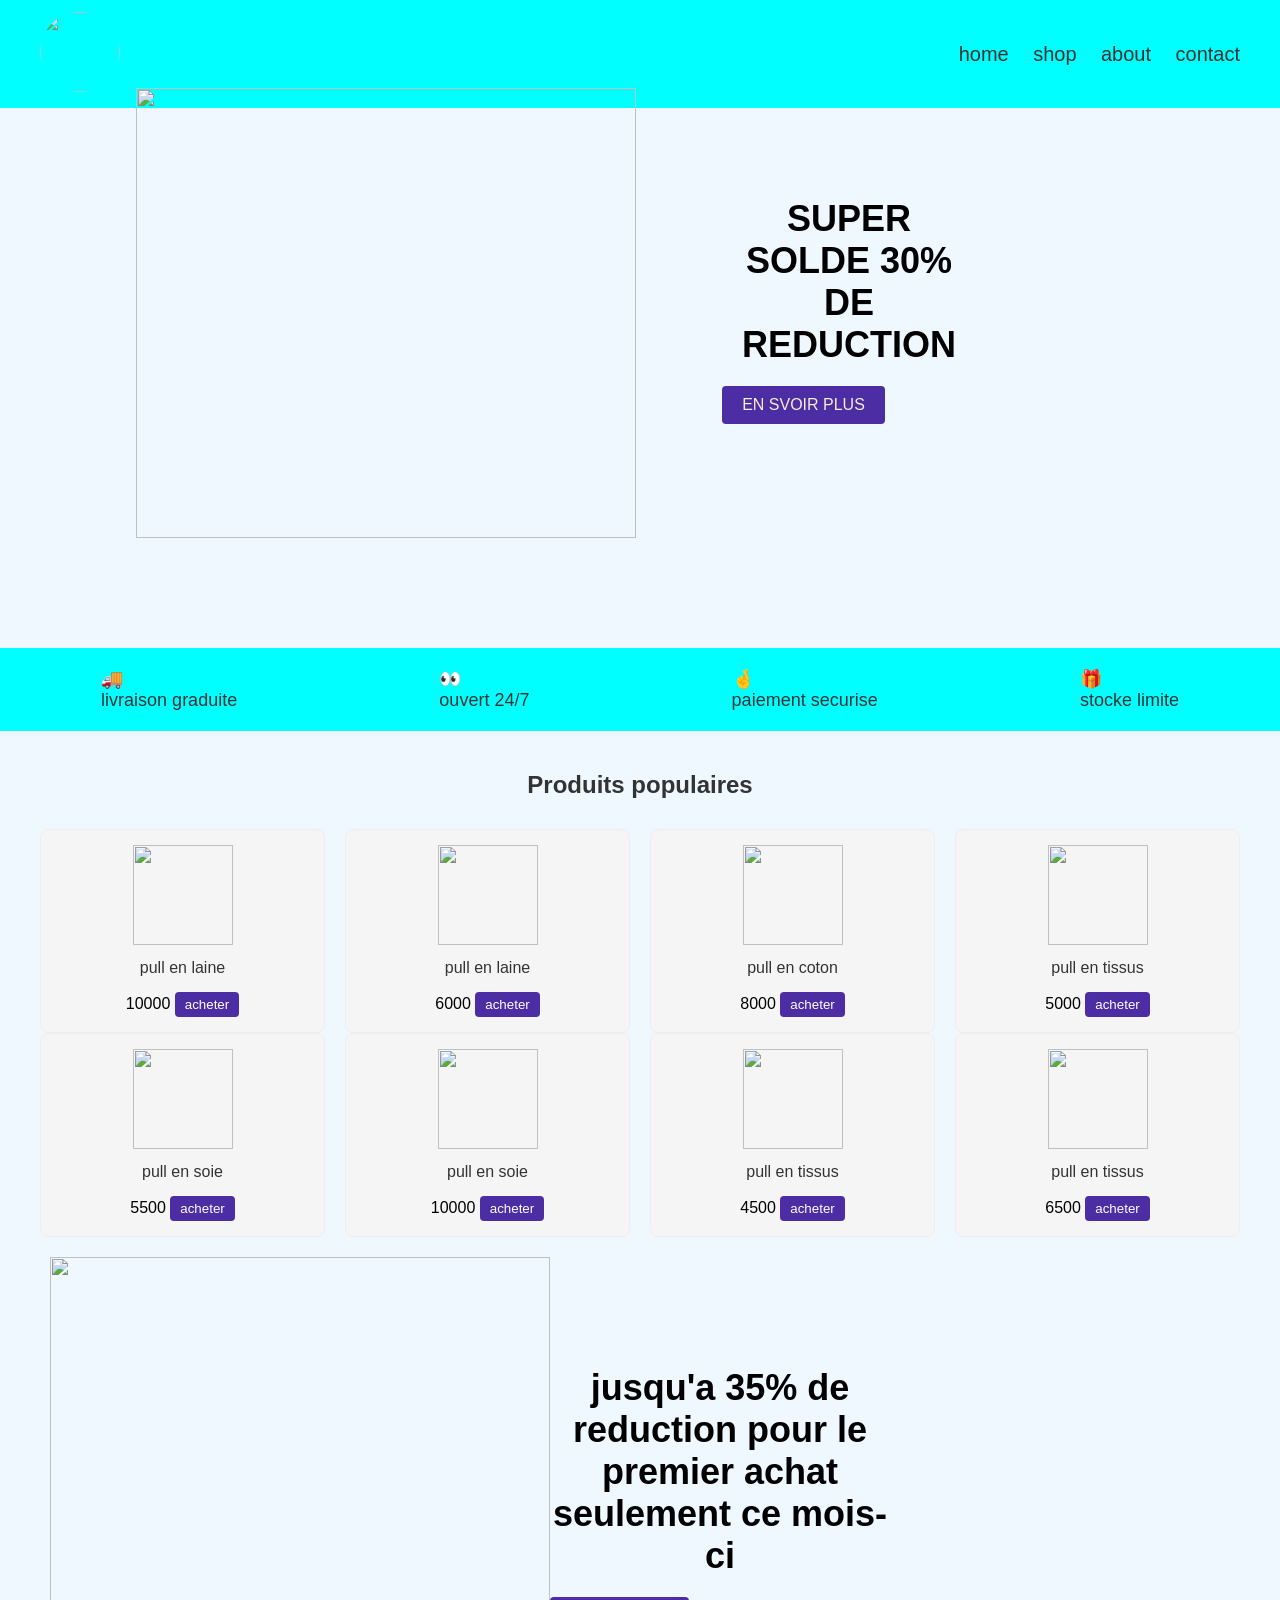
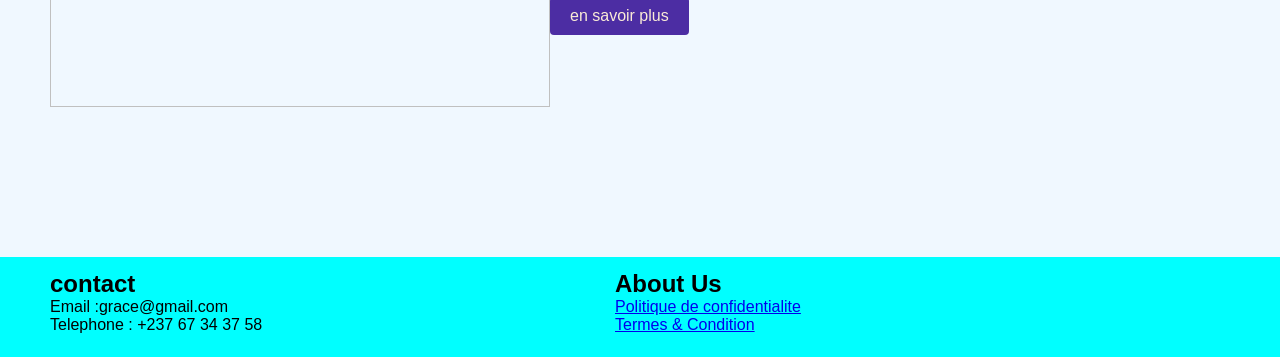
==== index.html @ 07b8948d "e-commerce" ====
<!DOCTYPE html>
<html lang="en">
<head>
    <meta charset="UTF-8">
    <meta name="viewport" content="width=device-width, initial-scale=1.0">
    <title> BOUTIQUE DE PULL</title>
    <link rel="stylesheet" href="index.css">
</head>
<body>
    <header>
        <div class="logo">
            <img src="Assets/article3.png" alt="">
        </div>
        <nav>
            <a href="#">home</a>
            <a href="#">shop</a>
            <a href="#">about</a>
            <a href="#">contact</a>
        </nav>
    </header>
    <section class="hero">
        <div class="hero-image">
           <img src="Assets/snapedit_1751983997542.png" alt=""> 
       </div> 
        <div class="hero-content">
            <h1>SUPER SOLDE  30% DE REDUCTION</h1>
            <a href="#" class="btn">EN SVOIR PLUS</a>
        </div>
    </section>
    <section class="services">
        <div>🚚 <p>livraison graduite</p></div>
        <div>👀 <p>ouvert 24/7</p></div>
        <div>🤞<p>paiement securise</p></div>
        <div>🎁<p>stocke limite</p></div>
    </section>
    <section class="products">
        <h2>Produits populaires</h2>
        <div class="product-grid">
            <div class="product-card">
                <img src="Assets/article1.jpeg" alt="">
                <p> pull en laine</p>
                <span>10000</span>
                <!-- <button>acheter</button> -->
                <button onclick="alert('veillez d abord visiterla page home')" class="acheter">acheter</button>
            </div>
            <div class="product-card">
                <img src="Assets/article2.jpeg" alt="">
                <p>pull en laine</p>
                <span>6000</span>
                <!-- <button>acheter</button> -->
                <button onclick="alert('veillez d abord visiterla page home')" class="acheter">acheter</button>
            </div>
            <div class="product-card">
                <img src="Assets/article4.png" alt="">
                <p>pull en coton</p>
                <span>8000</span>
                <!-- <button>acheter</button> -->
                <button onclick="alert('veillez d abord visiterla page home')" class="acheter">acheter</button>
            </div>
            <div class="product-card">
                <img src="Assets/article1.png" alt="">
                <P>pull en tissus</P>
                <span>5000</span>
                <!-- <button> acheter</button> -->
                <button onclick="alert('veillez d abord visiterla page home')" class="acheter">acheter</button>
            </div>
        </div>
            <div class="product-grid">
            <div class="product-card">
                <img src="Assets/maria-ionova-LLHs1CN-5UU-unsplash.jpg" alt="">
                <p>pull en soie</p>
                <span>5500</span>
                <!-- <button>acheter</button> -->
                <button onclick="alert('veillez d abord visiterla page home')" class="acheter">acheter</button>
            </div>
            <div class="product-card">
                <img src="Assets/pull1.jpeg" alt="">
                <p>pull en soie</p>
                <!-- span permet de disposer les elements sans creer de saut de ligne -->
                <span>10000</span>
                <!-- <button>acheter</button> -->
                 <button onclick="alert('veillez d abord visiterla page home')" class="acheter">acheter</button>
            </div>
            <div class="product-card">
                <img src="Assets/5.jpg" alt="">
                <p> pull en tissus</p>
                <span>4500</span>
                <!-- <button>acheter</button> -->
                 <button onclick="alert('veillez d abord visiterla page home')" class="acheter">acheter</button>
            </div>
            <div class="product-card">
                <img src="Assets/article3.png" alt="">
                <P>pull en tissus</P>
                <span>6500</span>
                <!-- <button>acheter</button> -->
                 <button onclick="alert('veillez d abord visiterla page home')" class="acheter">acheter</button>
            </div>
        </div>
    </section>
    <section class="hero">
        <div class="hero-image">
            <img src="Assets/snapedit_1751984397501.png" alt="">
        </div>
        <div class="hero-content">
            <h1>jusqu'a 35% de reduction pour le premier achat seulement ce mois-ci</h1>
            <a href="#" class="btn"> en savoir plus</a>
        </div>
    </section>
    <footer>
        <div class="col-1">
                <h2>contact</h2>
                <p>Email :grace@gmail.com </p>
                <p>Telephone : +237 67 34 37 58</p>
            </div>  
            <div class="col-1">
                <h2>About Us</h2>
                <p><a href="#">Politique de confidentialite</a></p>
                <p><a href="#"> Termes & Condition</a></p>
            </div>
    </footer>
</body>
</html>
---- index.css ----
*{
    padding: 0px;
    margin: 0px;
}

body{
     margin: 0; 
    font-family: 'poppins', sans-serif;
     background-color: aliceblue; 
    color: #333; 
}

header{
    display: flex;
    justify-content: space-between;
    align-items: center;
    background-color: aqua;
    padding: 12px 40px;
}

.logo img{
    width: 80px;
    height: 80px;
    border-radius: 50%;
    /* pour center et rendre propre*/
    object-fit: cover;   
}
header nav a {
    color: #333;
    margin-left: 20px;
    text-decoration: none;
    font-size: 20px;
}
.hero{
    /* background-image: none; */
    padding: 0px 50px;
    color: #333;
    display: flex;
    justify-content:space-between;
    height: 60vh; 
}

.hero-image{
    width: 70%;
    height: 100%; 
    display: flex;
    justify-content: center;
    align-items: center;
    flex-direction: column;
    border-radius: 10px;
}

.hero-image img{
    width: 500px;
    height: 450px;
    padding-bottom: 130px;


}
 
.hero-content h1{
    font-size: 36px;
    color: #000;
    /* aligner les elements vers le debut de la ligne */
    justify-content: start;
    width: 50%;
    display: flex;
    justify-content: space-between;
    text-align: center; 
   padding-top: 90px;
   
}

.btn{
    display: inline-block;
    background-color: #4c2da3;
    color: antiquewhite;
    padding: 10px 20px;
    text-decoration: none;
    margin-top: 20px;
    border-radius: 4px;
}

.services{
    display: flex;
    justify-content: space-around;
    background-color: aqua;
    color: #333;
    padding: 20px 0;
    font-size: 18px;
}

.products {
    padding: 40px;
    text-align: center;
}

.products h2 {
    margin-bottom: 30px;
}

.product-grid{
    /* disposer les elements en ligne et colones */
    display: grid;
    gap: 20px;
    /* permet de definir la largeur d columns dans une grille */
    grid-template-columns: repeat(4,  1fr);
}

.product-card{
    border: 1px solid #eee;
    padding: 15px;
    border-radius: 8px;
    background-color: whitesmoke;
    /* rendre fluide les changements de style */
    transition: all 0.3s ease;
      
}


.product-card img{
    width: 100px;
    height: 100px;
    /* definir la facon dont le contenu remplit un element sans couper l'image */
    object-fit: contain;
}

.product-card p{
    margin: 10px 0 5px;
    font-weight: 400;
}

.product-card span{
    color: black;
    font-size: bold;
}

/* ajout d'un style temporaire a un element lorsque la souris passe sur lui */
.product-card:hover{
    /* modifier un element */
    transform: scale(1.05);
    box-shadow: 0 4px 12px rgba(0, 0, 0, 0,2);
}

.product-card button{
    background-color: #4c2da3;
    color: white;
    border: none;
    padding: 5px 10px;
    margin-top: 10px;
    cursor: pointer;
    border-radius: 4px;
}

.btn:hover, .product-card button{
    /* rend tout les changements progressifs sur 0.3s */
    transition: all 0.3s ease;
}

.btn:hover, .product-card
button:hover{
    background-color: palevioletred;
    /* zomm leger */
    transform: scale(1.05);
}

.col-1{
    flex: 1;
    margin: 0 0 10px;
    min-width: 250Px;
    color: black;
}
footer{
  height: 100px;
  display: flex;
  justify-content: space-between;
  align-items: center;
  padding-left: 50px;
  padding-right: 100px;
  margin-top: 40px;
  background-color:aqua ; 
  color: #333;
  flex-wrap: wrap;  
}
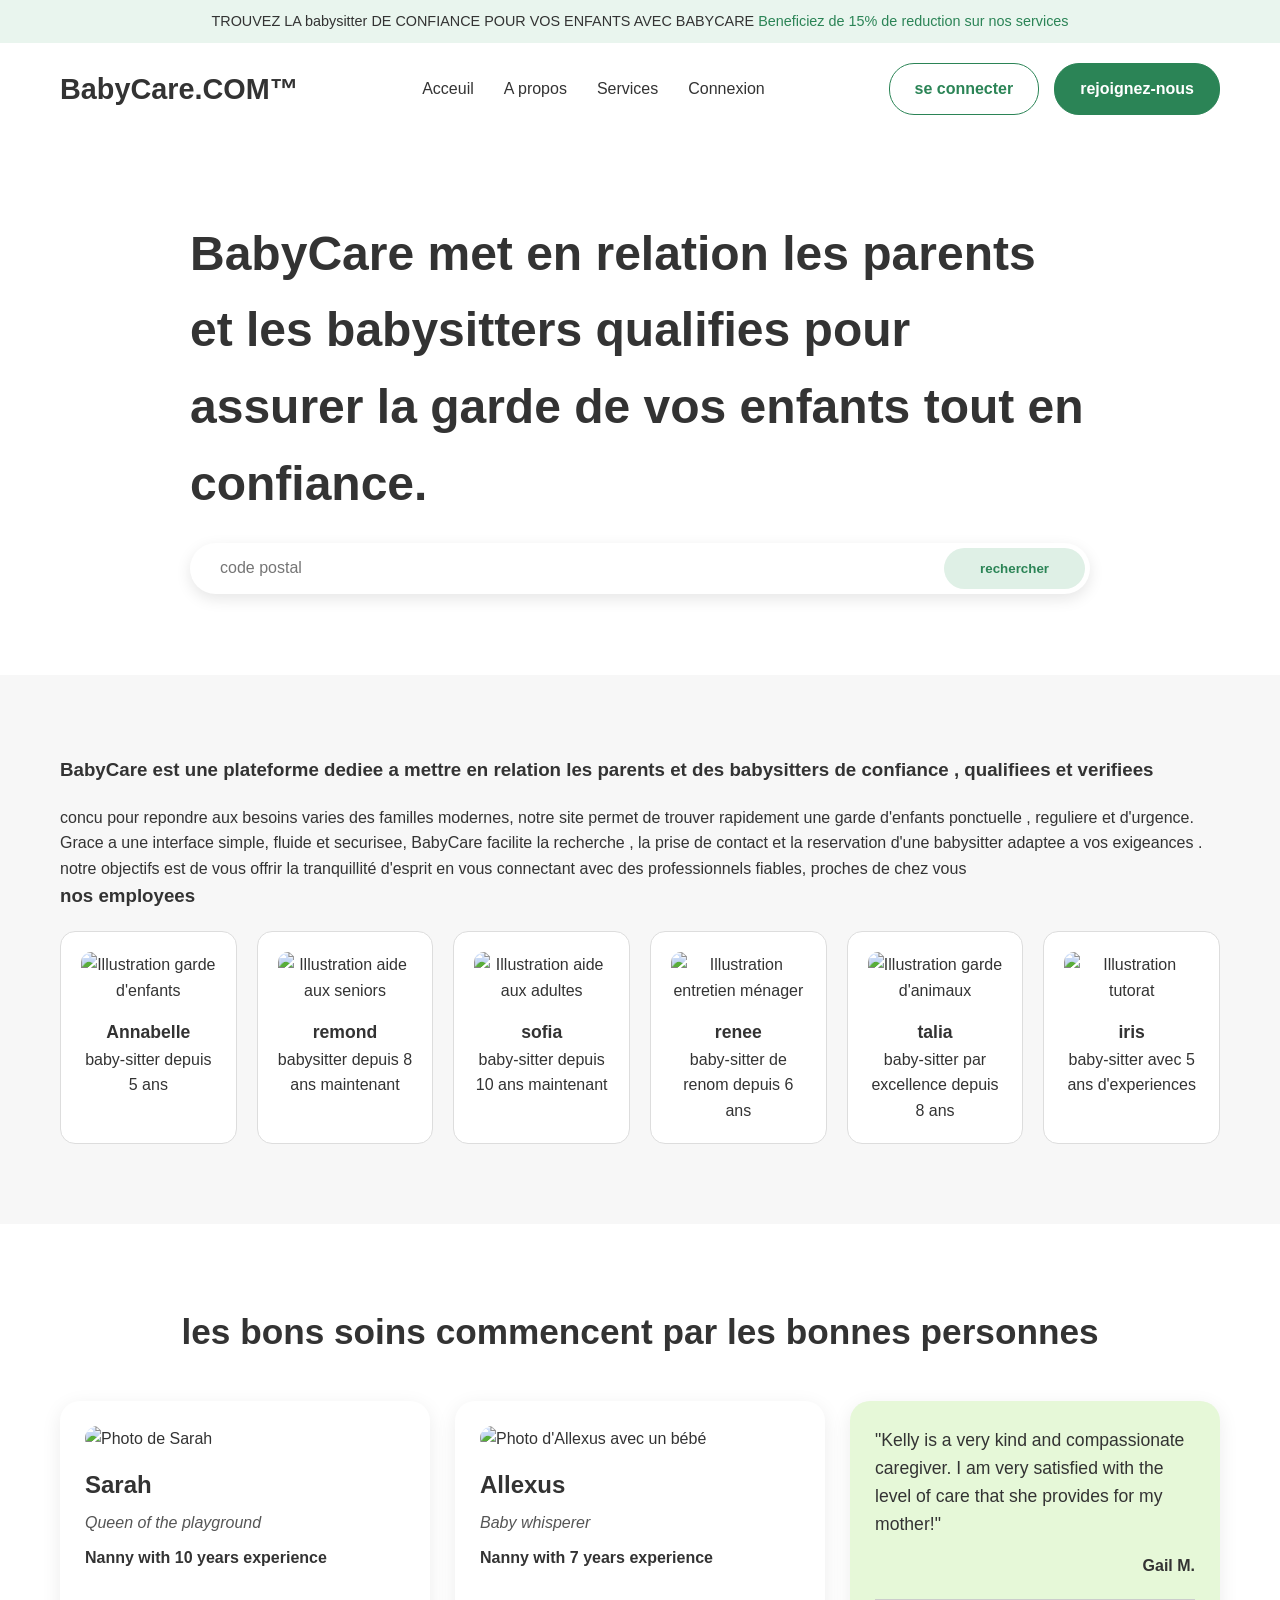
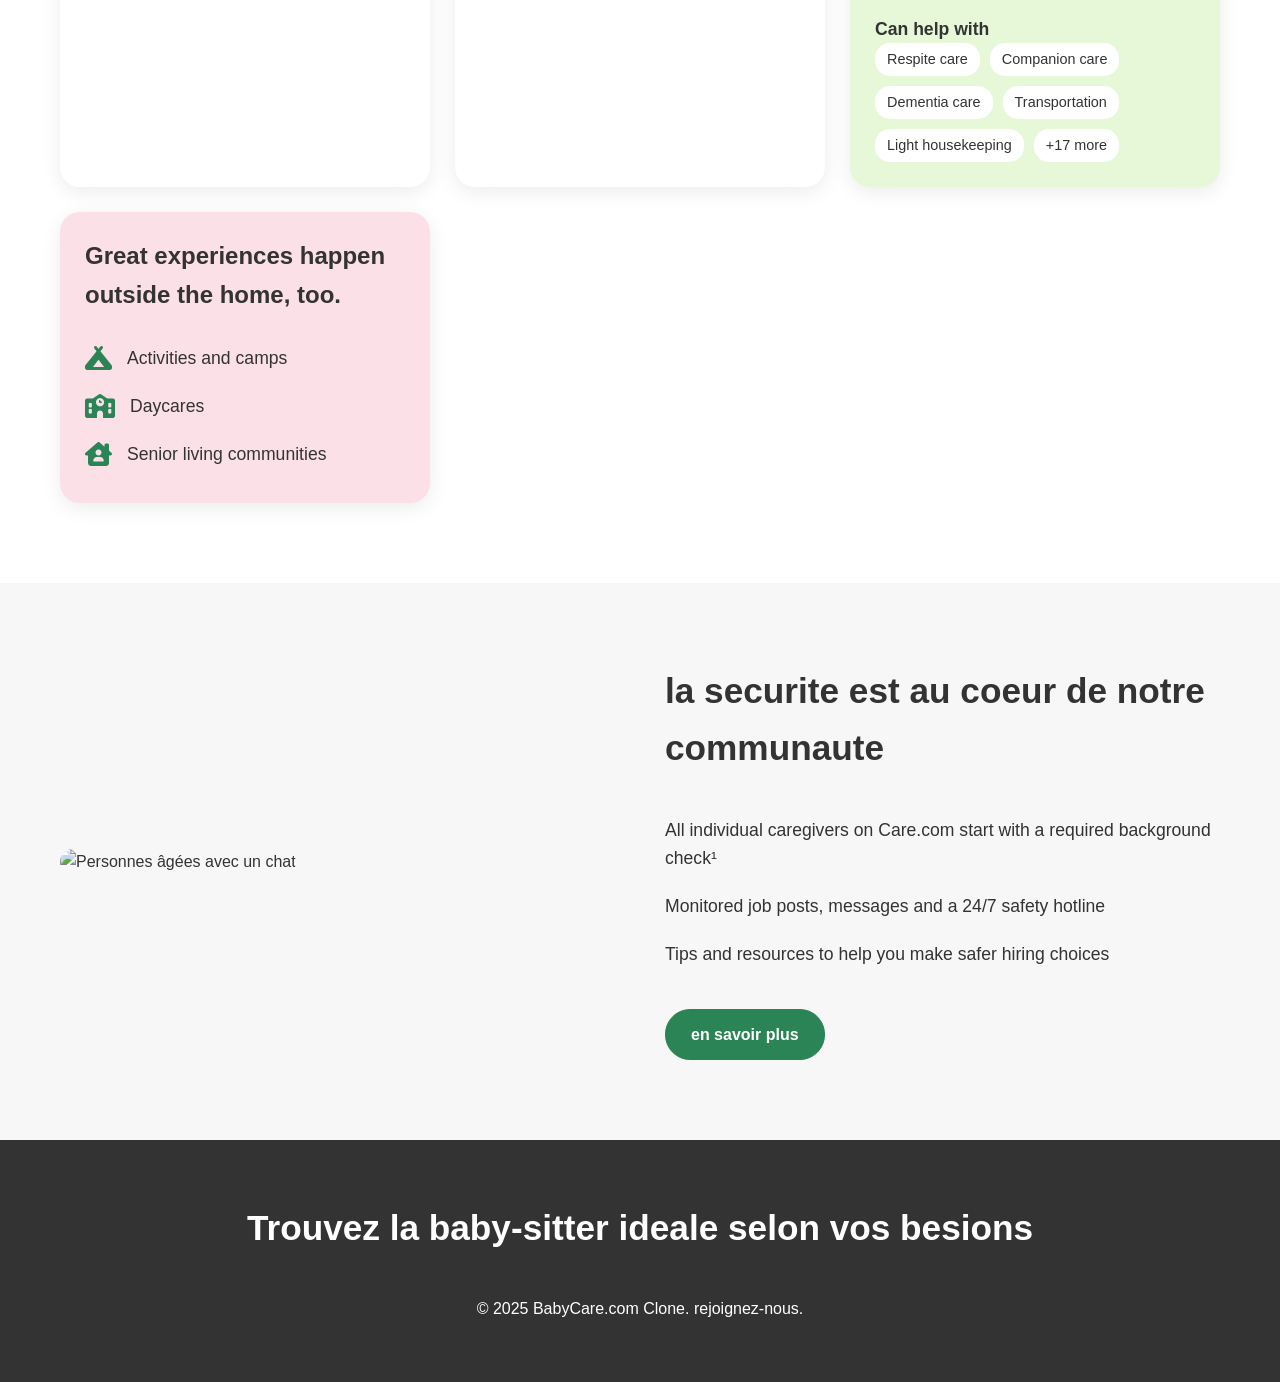
==== commit af25ebf5: "Add files via upload" ====
--- a/index.html
+++ b/index.html
@@ -1,122 +1,158 @@
-<!DOCTYPE html>
-<html lang="en">
-<head>
-    <meta charset="UTF-8">
-    <meta name="viewport" content="width=device-width, initial-scale=1.0">
-    <title> BOUTIQUE DE PULL</title>
-    <link rel="stylesheet" href="index.css">
-</head>
-<body>
-    <header>
-        <div class="logo">
-            <img src="Assets/article3.png" alt="">
-        </div>
-        <nav>
-            <a href="#">home</a>
-            <a href="#">shop</a>
-            <a href="#">about</a>
-            <a href="#">contact</a>
-        </nav>
-    </header>
-    <section class="hero">
-        <div class="hero-image">
-           <img src="Assets/snapedit_1751983997542.png" alt=""> 
-       </div> 
-        <div class="hero-content">
-            <h1>SUPER SOLDE  30% DE REDUCTION</h1>
-            <a href="#" class="btn">EN SVOIR PLUS</a>
-        </div>
-    </section>
-    <section class="services">
-        <div>🚚 <p>livraison graduite</p></div>
-        <div>👀 <p>ouvert 24/7</p></div>
-        <div>🤞<p>paiement securise</p></div>
-        <div>🎁<p>stocke limite</p></div>
-    </section>
-    <section class="products">
-        <h2>Produits populaires</h2>
-        <div class="product-grid">
-            <div class="product-card">
-                <img src="Assets/article1.jpeg" alt="">
-                <p> pull en laine</p>
-                <span>10000</span>
-                <!-- <button>acheter</button> -->
-                <button onclick="alert('veillez d abord visiterla page home')" class="acheter">acheter</button>
-            </div>
-            <div class="product-card">
-                <img src="Assets/article2.jpeg" alt="">
-                <p>pull en laine</p>
-                <span>6000</span>
-                <!-- <button>acheter</button> -->
-                <button onclick="alert('veillez d abord visiterla page home')" class="acheter">acheter</button>
-            </div>
-            <div class="product-card">
-                <img src="Assets/article4.png" alt="">
-                <p>pull en coton</p>
-                <span>8000</span>
-                <!-- <button>acheter</button> -->
-                <button onclick="alert('veillez d abord visiterla page home')" class="acheter">acheter</button>
-            </div>
-            <div class="product-card">
-                <img src="Assets/article1.png" alt="">
-                <P>pull en tissus</P>
-                <span>5000</span>
-                <!-- <button> acheter</button> -->
-                <button onclick="alert('veillez d abord visiterla page home')" class="acheter">acheter</button>
-            </div>
-        </div>
-            <div class="product-grid">
-            <div class="product-card">
-                <img src="Assets/maria-ionova-LLHs1CN-5UU-unsplash.jpg" alt="">
-                <p>pull en soie</p>
-                <span>5500</span>
-                <!-- <button>acheter</button> -->
-                <button onclick="alert('veillez d abord visiterla page home')" class="acheter">acheter</button>
-            </div>
-            <div class="product-card">
-                <img src="Assets/pull1.jpeg" alt="">
-                <p>pull en soie</p>
-                <!-- span permet de disposer les elements sans creer de saut de ligne -->
-                <span>10000</span>
-                <!-- <button>acheter</button> -->
-                 <button onclick="alert('veillez d abord visiterla page home')" class="acheter">acheter</button>
-            </div>
-            <div class="product-card">
-                <img src="Assets/5.jpg" alt="">
-                <p> pull en tissus</p>
-                <span>4500</span>
-                <!-- <button>acheter</button> -->
-                 <button onclick="alert('veillez d abord visiterla page home')" class="acheter">acheter</button>
-            </div>
-            <div class="product-card">
-                <img src="Assets/article3.png" alt="">
-                <P>pull en tissus</P>
-                <span>6500</span>
-                <!-- <button>acheter</button> -->
-                 <button onclick="alert('veillez d abord visiterla page home')" class="acheter">acheter</button>
-            </div>
-        </div>
-    </section>
-    <section class="hero">
-        <div class="hero-image">
-            <img src="Assets/snapedit_1751984397501.png" alt="">
-        </div>
-        <div class="hero-content">
-            <h1>jusqu'a 35% de reduction pour le premier achat seulement ce mois-ci</h1>
-            <a href="#" class="btn"> en savoir plus</a>
-        </div>
-    </section>
-    <footer>
-        <div class="col-1">
-                <h2>contact</h2>
-                <p>Email :grace@gmail.com </p>
-                <p>Telephone : +237 67 34 37 58</p>
-            </div>  
-            <div class="col-1">
-                <h2>About Us</h2>
-                <p><a href="#">Politique de confidentialite</a></p>
-                <p><a href="#"> Termes & Condition</a></p>
-            </div>
-    </footer>
-</body>
+<!DOCTYPE html>
+<html lang="fr">
+<head>
+    <meta charset="UTF-8">
+    <meta name="viewport" content="width=device-width, initial-scale=1.0">
+    <title>BABYCARE</title>
+    <link rel="stylesheet" href="style.css">
+    <link rel="stylesheet" href="https://cdnjs.cloudflare.com/ajax/libs/font-awesome/6.5.2/css/all.min.css">
+</head>
+<body>
+
+    <div class="promo-banner">
+        <p> TROUVEZ LA babysitter DE CONFIANCE POUR VOS ENFANTS AVEC BABYCARE  <a href="#">Beneficiez de 15% de reduction sur nos services </a></p>
+    </div>
+
+    <header class="main-header">
+        <div class="container">
+            <a href="#" class="logo">BabyCare.COM™</a>
+            <nav class="main-nav">
+                <ul>
+                    <li><a href="#">Acceuil </i></a></li>
+                    <li><a href="#">A propos </a></li>
+                    <li><a href="#">Services </a></li>
+                    <li><a href="#">Connexion </a></li>
+                </ul>
+            </nav>
+            <div class="header-actions">
+                <a href="#" class="btn btn-secondary">se connecter</a>
+                <a href="#" class="btn btn-primary">rejoignez-nous</a>
+            </div>
+        </div>
+    </header>
+
+    <main>
+        <section class="hero">
+            <div class="container">
+                <div class="hero-content">
+                    <h1>BabyCare met en relation les parents et les babysitters qualifies pour assurer la garde de vos enfants tout en confiance.</h1>
+                    <form class="zip-form">
+                        <!-- <i class="fa-solid fa-location-dot"></i> -->
+                        <input type="text" placeholder="code postal">
+                        <button type="submit" class="btn btn-search">rechercher</button>
+                    </form>
+                </div>
+            </div>
+        </section>
+
+        <section class="services">
+            <div class="container">
+                <h3>BabyCare est une plateforme dediee a mettre en relation les parents et des babysitters de confiance , qualifiees et verifiees</h3>
+                <p> concu pour repondre aux besoins varies des familles modernes, notre site permet  de trouver rapidement une garde d'enfants ponctuelle , reguliere et d'urgence. <br> Grace a une interface simple, fluide  et securisee, BabyCare facilite la recherche , la prise de contact et la reservation d'une babysitter adaptee a vos exigeances . <br> notre objectifs est de vous offrir la tranquillité d'esprit en vous connectant avec des professionnels fiables, proches de chez vous </p>
+                <h3> nos employees</h3>
+                <div class="service-grid">
+                    <div class="service-card">
+                        <img src="Assets/3.jpg" alt="Illustration garde d'enfants">
+                        <h3> Annabelle</h3>
+                        <p> baby-sitter depuis 5 ans</p>
+                    </div>
+                    <div class="service-card">
+                        <img src="Assets/4.jpg" alt="Illustration aide aux seniors">
+                        <h3>remond </h3>
+                        <p> babysitter depuis 8 ans maintenant</p>
+                    </div>
+                    <div class="service-card">
+                        <img src="Assets/6.jpg" alt="Illustration aide aux adultes">
+                        <h3>sofia </h3>
+                        <p>baby-sitter depuis 10 ans maintenant</p>
+                    </div>
+                    <div class="service-card">
+                        <img src="Assets/8.avif" alt="Illustration entretien ménager">
+                        <h3> renee</h3>
+                        <p> baby-sitter de renom depuis 6 ans </p>
+                    </div>
+                    <div class="service-card">
+                        <img src="Assets/7.jpg" alt="Illustration garde d'animaux">
+                        <h3> talia</h3>
+                        <p> baby-sitter par excellence depuis 8 ans</p>
+                    </div>
+                    <div class="service-card">
+                        <img src="Assets/9.jpg" alt="Illustration tutorat">
+                        <h3> iris</h3>
+                        <p class="experience"> baby-sitter avec 5 ans d'experiences</p>
+                    </div>
+                </div>
+            </div>
+        </section>
+
+        <section class="people">
+            <div class="container">
+                <h2> les bons soins commencent par les bonnes personnes </h2>
+                <div class="people-grid">
+                    <div class="person-card">
+                        <img src="Assets/4.jpg" alt="Photo de Sarah">
+                        <h3>Sarah</h3>
+                        <p class="title">Queen of the playground</p>
+                        <p class="experience">Nanny with 10 years experience</p>
+                    </div>
+                    <div class="person-card">
+                        <img src="Assets/3.jpg" alt="Photo d'Allexus avec un bébé">
+                        <h3>Allexus</h3>
+                        <p class="title">Baby whisperer</p>
+                        <p class="experience">Nanny with 7 years experience</p>
+                    </div>
+                    <div class="testimonial-card">
+                        <p class="quote">"Kelly is a very kind and compassionate caregiver. I am very satisfied with the level of care that she provides for my mother!"</p>
+                        <p class="author">Gail M.</p>
+                        <h4>Can help with</h4>
+                        <ul>
+                            <li>Respite care</li>
+                            <li>Companion care</li>
+                            <li>Dementia care</li>
+                            <li>Transportation</li>
+                            <li>Light housekeeping</li>
+                            <li>+17 more</li>
+                        </ul>
+                    </div>
+                     <div class="experiences-card">
+                        <h3>Great experiences happen outside the home, too.</h3>
+                         <ul>
+                            <li><i class="fa-solid fa-campground"></i> Activities and camps</li>
+                            <li><i class="fa-solid fa-school"></i> Daycares</li>
+                            <li><i class="fa-solid fa-house-chimney-user"></i> Senior living communities</li>
+                         </ul>
+                    </div>
+                </div>
+            </div>
+        </section>
+
+        <section class="safety">
+            <div class="container">
+                <div class="safety-image">
+                    <img src="Assets/chariot-elevateur.png" alt="Personnes âgées avec un chat">
+                    <!-- <div class="badge">Leading the way with CareProtect™</div> -->
+                </div>
+                <div class="safety-content">
+                    <h2> la securite est au coeur de notre communaute </h2>
+                    <ul>
+                        <li> All individual caregivers on Care.com start with a required background check¹</li>
+                        <li> Monitored job posts, messages and a 24/7 safety hotline</li>
+                        <li>Tips and resources to help you make safer hiring choices</li>
+                    </ul>
+                    <a href="#" class="btn btn-primary"> en savoir plus</a>
+                </div>
+            </div>
+        </section>
+
+    </main>
+
+    <footer class="main-footer">
+        <div class="container">
+            <h2> Trouvez la baby-sitter ideale selon vos besions</h2>
+            <p>&copy; 2025 BabyCare.com Clone. rejoignez-nous.</p>
+        </div>
+    </footer>
+
+    <script src="script.js"></script>
+</body>
 </html>
--- a/style.css
+++ b/style.css
@@ -0,0 +1,375 @@
+/* Variables et Styles Globaux */
+:root {
+    --primary-green: #2b8456;
+    --light-green: #dff0e6;
+    --light-green-bg: #e9f5ee;
+    --dark-text: #333;
+    --light-text: #555;
+    --border-color: #ddd;
+    --bg-light-gray: #f7f7f7;
+    --testimonial-bg: #e6f8d8;
+    --experiences-bg: #fbe0e7;
+}
+
+* {
+    box-sizing: border-box;
+    margin: 0;
+    padding: 0;
+}
+
+body {
+    font-family: 'Helvetica', 'Arial', sans-serif;
+    color: var(--dark-text);
+    line-height: 1.6;
+    background-color: #fff;
+}
+
+.container {
+    max-width: 1200px;
+    margin: 0 auto;
+    padding: 0 20px;
+}
+
+a {
+    text-decoration: none;
+    color: var(--primary-green);
+}
+
+ul {
+    list-style: none;
+}
+
+h1, h2, h3 {
+    margin-bottom: 20px;
+}
+
+h1 {
+    font-size: 3rem;
+}
+
+h2 {
+    font-size: 2.2rem;
+    text-align: center;
+    margin-bottom: 40px;
+}
+
+.btn {
+    display: inline-block;
+    padding: 12px 25px;
+    border-radius: 25px;
+    font-weight: bold;
+    text-align: center;
+    transition: background-color 0.3s, color 0.3s;
+    border: 1px solid transparent;
+}
+
+.btn-primary {
+    background-color: var(--primary-green);
+    color: #fff;
+    border-color: var(--primary-green);
+}
+
+.btn-primary:hover {
+    background-color: #246d47;
+}
+
+.btn-secondary {
+    background-color: #fff;
+    color: var(--primary-green);
+    border: 1px solid var(--primary-green);
+}
+
+.btn-secondary:hover {
+    background-color: var(--light-green-bg);
+}
+
+/* --- Sections --- */
+
+/* Promo Banner */
+.promo-banner {
+    background-color: var(--light-green-bg);
+    text-align: center;
+    padding: 10px;
+    font-size: 0.9rem;
+}
+
+/* Header */
+.main-header .container {
+    display: flex;
+    justify-content: space-between;
+    align-items: center;
+    padding-top: 20px;
+    padding-bottom: 20px;
+}
+
+.logo {
+    font-size: 1.8rem;
+    font-weight: bold;
+    color: var(--dark-text);
+}
+
+.main-nav ul {
+    display: flex;
+    gap: 30px;
+}
+
+.main-nav a {
+    color: var(--dark-text);
+    font-weight: 500;
+}
+
+.main-nav a i {
+    font-size: 0.7em;
+    margin-left: 5px;
+}
+
+.header-actions {
+    display: flex;
+    gap: 15px;
+}
+
+/* Hero Section */
+.hero {
+    background: url('https://via.placeholder.com/1500x600/e0e0e0/808080?text=Background+Image') no-repeat center center/cover;
+    height: 60vh;
+    display: flex;
+    align-items: center;
+    color: #fff; /* Couleur à ajuster selon la vraie image de fond */
+}
+
+.hero-content {
+    max-width: 900px;
+    color: var(--dark-text); /* Le texte est foncé sur un fond clair dans l'image */
+}
+
+.zip-form {
+    display: flex;
+    align-items: center;
+    background-color: #fff;
+    border-radius: 30px;
+    padding: 5px 5px 5px 20px;
+    box-shadow: 0 5px 15px rgba(0,0,0,0.1);
+}
+
+.zip-form i {
+    color: var(--light-text);
+}
+
+.zip-form input {
+    flex-grow: 1;
+    border: none;
+    outline: none;
+    font-size: 1rem;
+    padding: 10px;
+}
+
+.btn-search {
+    background-color: var(--light-green);
+    color: var(--primary-green);
+    padding: 12px 35px;
+    border-radius: 25px;
+}
+.btn-search:hover {
+    background-color: #c8e6d6;
+}
+
+
+/* Services Section */
+.services {
+    padding: 80px 0;
+    background-color: var(--bg-light-gray);
+}
+
+.service-grid {
+    display: grid;
+    grid-template-columns: repeat(auto-fit, minmax(150px, 1fr));
+    gap: 20px;
+}
+
+.service-card {
+    background-color: #fff;
+    border: 1px solid var(--border-color);
+    border-radius: 15px;
+    padding: 20px;
+    text-align: center;
+    transition: box-shadow 0.3s, transform 0.3s;
+    cursor: pointer;
+}
+
+.service-card:hover {
+    box-shadow: 0 8px 25px rgba(0,0,0,0.1);
+    transform: translateY(-5px);
+}
+
+.service-card img {
+    width: 100%;
+    border-radius: 10px;
+    margin-bottom: 15px;
+}
+
+.service-card h3 {
+    font-size: 1.1rem;
+    color: var(--dark-text);
+    margin-bottom: 0;
+}
+
+.service-card h3 i {
+    font-size: 0.8rem;
+    color: var(--primary-green);
+}
+
+/* People Section */
+.people {
+    padding: 80px 0;
+}
+
+.people-grid {
+    display: grid;
+    grid-template-columns: repeat(auto-fit, minmax(280px, 1fr));
+    gap: 25px;
+}
+
+.person-card, .testimonial-card, .experiences-card {
+    border-radius: 20px;
+    padding: 25px;
+    box-shadow: 0 5px 20px rgba(0,0,0,0.08);
+}
+
+.person-card img {
+    width: 100%;
+    border-radius: 50px;
+    margin-bottom: 15px;
+}
+
+.person-card h3 { margin-bottom: 5px; font-size: 1.5rem; }
+.person-card .title { font-style: italic; color: var(--light-text); margin-bottom: 10px; }
+.person-card .experience { font-weight: bold; }
+
+.testimonial-card {
+    background-color: var(--testimonial-bg);
+}
+.testimonial-card .quote { font-size: 1.1rem; margin-bottom: 15px; }
+.testimonial-card .author { font-weight: bold; text-align: right; margin-bottom: 20px; }
+.testimonial-card h4 { font-size: 1.1rem; border-top: 1px solid #ccc; padding-top: 15px; }
+.testimonial-card ul { display: flex; flex-wrap: wrap; gap: 10px; }
+.testimonial-card ul li { background-color: #fff; padding: 5px 12px; border-radius: 15px; font-size: 0.9rem;}
+
+.experiences-card {
+    background-color: var(--experiences-bg);
+}
+
+.experiences-card h3 {
+    font-size: 1.5rem;
+}
+.experiences-card ul li {
+    font-size: 1.1rem;
+    padding: 10px 0;
+    display: flex;
+    align-items: center;
+    gap: 15px;
+    font-weight: 500;
+}
+.experiences-card ul li i {
+    font-size: 1.5rem;
+    color: var(--primary-green);
+}
+
+/* Safety Section */
+.safety {
+    padding: 80px 0;
+    background-color: var(--bg-light-gray);
+}
+
+.safety .container {
+    display: flex;
+    align-items: center;
+    gap: 50px;
+}
+
+.safety-image {
+    flex-basis: 50%;
+    position: relative;
+}
+
+.safety-image img {
+    width: 100%;
+    border-radius: 20px;
+}
+
+.safety-image .badge {
+    position: absolute;
+    top: 20px;
+    left: -20px;
+    background-color: var(--light-green);
+    color: var(--dark-text);
+    padding: 15px 25px;
+    border-radius: 10px;
+    font-weight: bold;
+    font-size: 1.2rem;
+    box-shadow: 0 5px 10px rgba(0,0,0,0.1);
+}
+
+.safety-content {
+    flex-basis: 50%;
+}
+.safety-content h2 {
+    text-align: left;
+}
+.safety-content ul li {
+    display: flex;
+    align-items: flex-start;
+    gap: 15px;
+    margin-bottom: 20px;
+    font-size: 1.1rem;
+}
+.safety-content ul li i {
+    color: var(--primary-green);
+    font-size: 1.2rem;
+    margin-top: 5px;
+}
+.safety-content .btn {
+    margin-top: 20px;
+}
+
+
+/* Footer */
+.main-footer {
+    background-color: var(--dark-text);
+    color: #fff;
+    padding: 60px 0;
+    text-align: center;
+}
+.main-footer h2 {
+    color: #fff;
+}
+
+
+/* Responsive Design */
+@media (max-width: 992px) {
+    h1 { font-size: 2.5rem; }
+    h2 { font-size: 1.8rem; }
+    
+    .main-header .container { flex-direction: column; gap: 15px; }
+    
+    .safety .container { flex-direction: column; }
+    .safety-image .badge { left: 10px; font-size: 1rem; }
+    .safety-content h2 { text-align: center; }
+}
+
+@media (max-width: 768px) {
+    .main-nav ul { flex-direction: column; text-align: center; gap: 15px; }
+    .header-actions { justify-content: center; }
+
+    .hero {
+        height: auto;
+        padding: 60px 0;
+        text-align: center;
+    }
+    .hero-content {
+        padding: 0 10px;
+    }
+
+    .people-grid {
+        grid-template-columns: 1fr;
+    }
+}
